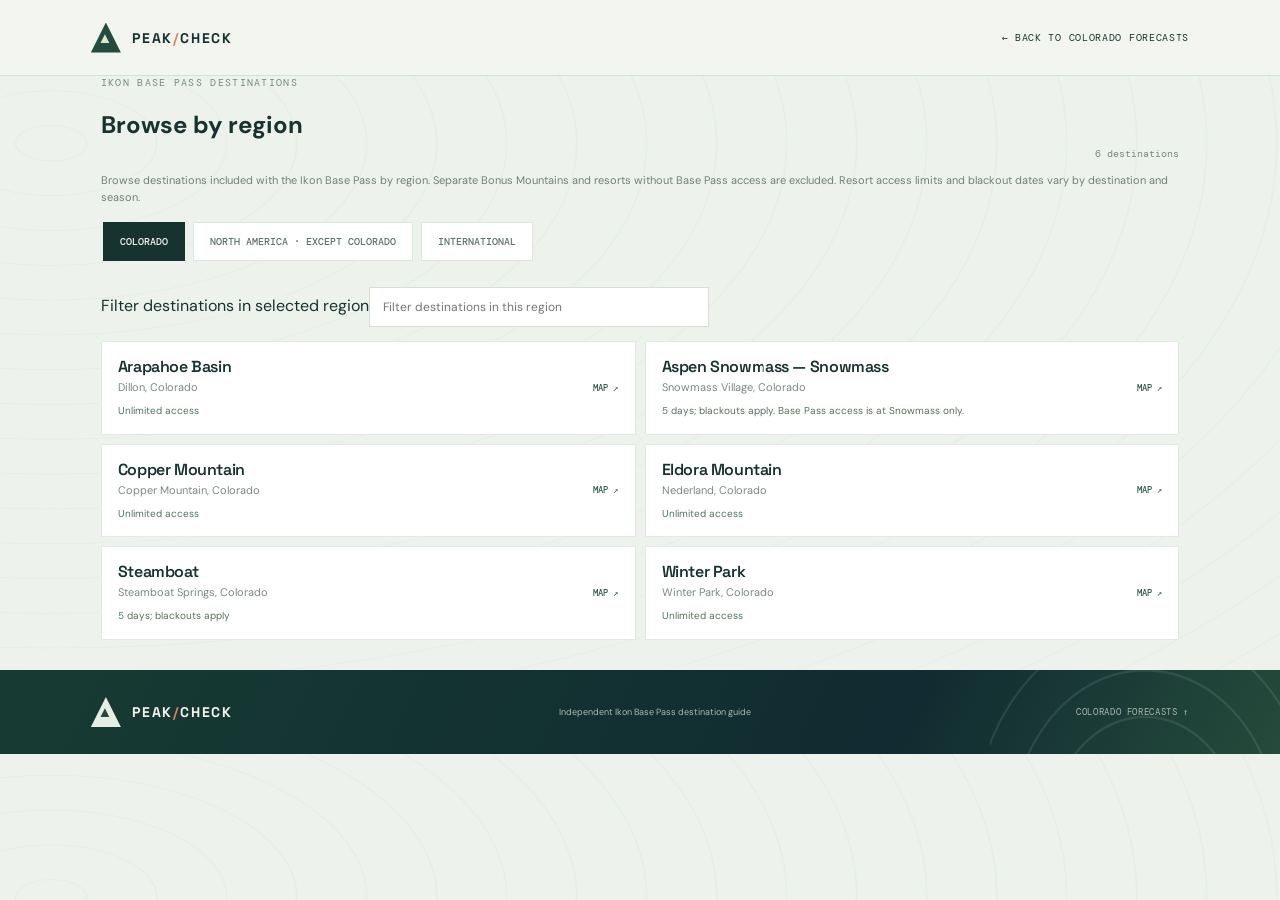
==== destinations.html @ 95376b7a "Move regional destination directory to its own page" ====
<!doctype html>
<html lang="en">
<head>
  <meta charset="utf-8">
  <meta name="viewport" content="width=device-width, initial-scale=1">
  <meta name="theme-color" content="#102b32">
  <meta name="description" content="Browse Ikon Base Pass ski destinations by region.">
  <title>Browse by Region · Ikon Base Pass Conditions</title>
  <link rel="manifest" href="manifest.webmanifest">
  <link rel="icon" href="icons/app-icon.svg" type="image/svg+xml">
  <link rel="apple-touch-icon" href="icons/app-icon.svg">
  <link rel="stylesheet" href="styles.css">
  <link rel="stylesheet" href="mountain-theme.css">
  <link rel="stylesheet" href="ikon-directory.css">
  <script src="ikon-base-directory.js?v=base-pass-regions-1" defer></script>
</head>
<body>
  <header class="topbar">
    <a class="brand" href="./" aria-label="Colorado Ikon Conditions home"><span class="brand-mark">▲</span><span>PEAK<span class="brand-light">/</span>CHECK</span></a>
    <a class="pass-link" href="./">← BACK TO COLORADO FORECASTS</a>
  </header>
  <main>
    <section class="region-directory" aria-labelledby="directory-title">
      <div class="directory-heading"><div><p class="section-kicker">IKON BASE PASS DESTINATIONS</p><h1 id="directory-title">Browse by region</h1></div><p id="directory-count" aria-live="polite"></p></div>
      <p class="base-pass-note">Browse destinations included with the Ikon Base Pass by region. Separate Bonus Mountains and resorts without Base Pass access are excluded. Resort access limits and blackout dates vary by destination and season.</p>
      <div class="region-tabs" role="tablist" aria-label="Resort regions"><button class="region-tab" id="region-colorado" type="button" role="tab" aria-selected="true" aria-controls="ikon-directory" tabindex="0" data-region-tab="colorado">COLORADO</button><button class="region-tab" id="region-north-america" type="button" role="tab" aria-selected="false" aria-controls="ikon-directory" tabindex="-1" data-region-tab="northAmerica">NORTH AMERICA · EXCEPT COLORADO</button><button class="region-tab" id="region-international" type="button" role="tab" aria-selected="false" aria-controls="ikon-directory" tabindex="-1" data-region-tab="international">INTERNATIONAL</button></div>
      <label class="visually-hidden" for="directory-search">Filter destinations in selected region</label><input id="directory-search" class="directory-search" type="search" placeholder="Filter destinations in this region">
      <div id="ikon-directory" class="ikon-directory" role="tabpanel" aria-labelledby="region-colorado"></div><p id="directory-empty" class="directory-empty" hidden>No destinations match your search.</p>
    </section>
  </main>
  <footer><a class="brand footer-brand" href="./"><span class="brand-mark">▲</span><span>PEAK<span class="brand-light">/</span>CHECK</span></a><span>Independent Ikon Base Pass destination guide</span><a href="./">COLORADO FORECASTS ↑</a></footer>
</body>
</html>
---- styles.css ----
@import url('https://fonts.googleapis.com/css2?family=DM+Mono:wght@400;500&family=DM+Sans:wght@400;500;600;700&family=Space+Grotesk:wght@400;500;600;700&display=swap');
:root{--ink:#112b31;--muted:#758488;--paper:#f5f5f0;--white:#fff;--line:#e4e8e4;--orange:#f2784b;--green:#a6d9a8;--mono:'DM Mono',monospace;--sans:'DM Sans',sans-serif;--display:'Space Grotesk',sans-serif}
*{box-sizing:border-box}html{scroll-behavior:smooth}body{margin:0;background:var(--paper);color:var(--ink);font-family:var(--sans);-webkit-font-smoothing:antialiased}.topbar{height:76px;padding:0 7.1%;display:flex;align-items:center;justify-content:space-between;border-bottom:1px solid #e8e9e3;background:var(--paper)}.brand{display:flex;align-items:center;gap:11px;color:var(--ink);font:700 14px var(--display);letter-spacing:.13em;text-decoration:none}.brand-mark{display:grid;place-items:center;width:30px;height:30px;background:var(--ink);color:var(--green);font-size:15px;clip-path:polygon(50% 0,100% 100%,0 100%)}.brand-light{color:var(--orange)}.pass-link,.section-kicker,.eyebrow,.updated,.resort-tag,.metric-label,.forecast-heading,.live-heading,.live-stats>div>span,.report-link,.map-link,footer>a:last-child{font-family:var(--mono);letter-spacing:.07em}.pass-link{font-size:10px;color:var(--ink);text-decoration:none}.pass-link span{color:var(--orange);font-size:15px;margin-left:4px}main{max-width:1260px;margin:auto;padding:0 7.1%}.hero{height:400px;display:grid;grid-template-columns:1fr .95fr;align-items:center;position:relative;overflow:hidden}.hero-copy{padding:42px 0;z-index:2}.eyebrow,.section-kicker{font-size:10px;font-weight:500;letter-spacing:.13em}.eyebrow{display:flex;align-items:center;gap:9px;color:#52686a}.live-dot,.report-dot{display:inline-block;width:7px;height:7px;border-radius:50%;background:#71b982;box-shadow:0 0 0 4px #71b98220}.hero h1{font:600 clamp(48px,6.1vw,76px)/.98 var(--display);letter-spacing:-.065em;margin:28px 0 16px}.hero h1 span{color:#718582}.intro{max-width:385px;color:#5d6e70;font-size:15px;line-height:1.75}.updated{margin-top:32px;color:#758488;font-size:9px}.hero-art{height:300px;position:relative;overflow:hidden;background:linear-gradient(180deg,#c7dcd5 0%,#e0e9dd 69%,#f5f5f0 100%);align-self:end;margin-bottom:0}.sun{position:absolute;width:62px;height:62px;border-radius:50%;background:#f4a16d;top:50px;right:22%;opacity:.9}.ridge{position:absolute;bottom:0;width:0;height:0}.ridge-back{left:-12%;border-left:250px solid transparent;border-right:230px solid transparent;border-bottom:195px solid #96b5ae}.ridge-front{left:28%;border-left:225px solid transparent;border-right:250px solid transparent;border-bottom:242px solid #426d6a}.ridge-snow{left:32%;bottom:210px;width:0;height:0;border-left:46px solid transparent;border-right:46px solid transparent;border-bottom:43px solid #eef2e8;transform:rotate(7deg)}.art-label{position:absolute;right:18px;bottom:17px;font:10px/1.7 var(--mono);letter-spacing:.12em;color:#3f6260}.toolbar{display:flex;align-items:end;justify-content:space-between;padding:46px 0 22px;border-top:1px solid #dfe4de}.section-kicker{color:#778984;margin:0 0 10px}.toolbar h2,.how-it-works h2{font:600 29px/1.1 var(--display);letter-spacing:-.04em;margin:0}.toolbar h2 span{font:11px var(--mono);letter-spacing:.05em;color:#9daaa5;margin-left:8px}.search-wrap{width:218px;height:40px;border-bottom:1px solid #aebbb4;display:flex;align-items:center;gap:10px;color:#758488}.search-wrap>span{font-size:24px;line-height:1}.search-wrap input{min-width:0;width:100%;border:0;outline:none;background:transparent;color:var(--ink);font:13px var(--sans)}.search-wrap input::placeholder{color:#8e9a95}.data-note{display:flex;align-items:start;gap:12px;padding:15px 17px;margin:6px 0 24px;background:#e9efea;border:1px solid #dce5dc;color:#546865;font-size:12px;line-height:1.65}.data-note p{margin:0}.data-note strong{color:var(--ink)}.note-icon{flex:0 0 18px;height:18px;border:1px solid #879991;border-radius:50%;display:grid;place-items:center;font:11px var(--mono);margin-top:1px}.resort-grid{display:grid;grid-template-columns:repeat(3,minmax(0,1fr));gap:16px}.resort-card{background:var(--white);border:1px solid #e8ebe6;padding:20px 20px 15px;min-width:0;box-shadow:0 3px 12px #203b3110;transition:transform .2s,box-shadow .2s}.resort-card:hover{transform:translateY(-3px);box-shadow:0 9px 22px #203b3118}.card-top{display:flex;justify-content:space-between;align-items:center;gap:8px}.resort-tag{font-size:9px;color:#657974}.pass-tag{font-size:9px;color:#67806e;background:#edf5eb;padding:6px 8px;white-space:nowrap}.resort-card h3{font:600 23px var(--display);letter-spacing:-.045em;margin:18px 0 3px}.elevation{font:10px var(--mono);color:#82908c;margin:0}.elevation span{color:#c3cac5}.snow-summary{display:grid;grid-template-columns:1fr 1fr;margin:21px 0 18px;padding:15px 0;border-top:1px solid var(--line);border-bottom:1px solid var(--line)}.snow-summary>div{display:flex;flex-direction:column;gap:3px}.snow-summary .depth{padding-left:15px;border-left:1px solid var(--line)}.metric-label{font-size:8px;color:#879691}.snow-summary strong{font:600 27px var(--display);letter-spacing:-.04em}.depth strong{font-size:17px;margin:5px 0}.metric-caption{font-size:9px;color:#87928d}.forecast-heading{display:flex;justify-content:space-between;color:#86938d;font-size:8px;margin-bottom:9px}.forecast-list{display:grid;grid-template-columns:repeat(7,1fr);gap:3px}.forecast-day{display:flex;flex-direction:column;gap:7px;min-width:0}.forecast-day>span{font:8px var(--mono);color:#83908b;white-space:nowrap}.forecast-day strong{font:500 11px var(--mono);color:#294c45}.forecast-day small{font-size:8px;color:#89958f}.forecast-unavailable{grid-column:1/-1;color:#9a7565;font-size:11px;padding:4px 0}.live-report{margin:19px -20px 0;padding:13px 20px 0;border-top:1px solid var(--line)}.live-heading{display:flex;align-items:center;gap:8px;font-size:8px;color:#526b61}.report-dot{width:6px;height:6px;box-shadow:none}.live-stats{display:grid;grid-template-columns:repeat(3,1fr);padding:11px 0}.live-stats>div{display:flex;flex-direction:column;gap:5px}.live-stats>div>span{font-size:7px;color:#9aa59f}.live-stats strong{font:500 10px var(--sans);color:#71817a}.report-link{display:flex;align-items:center;justify-content:space-between;border:1px solid #dce6db;padding:10px 11px;color:#365b48;text-decoration:none;font-size:8px;transition:background .15s}.report-link:hover{background:#edf5eb}.report-link span{font-size:13px;color:var(--orange)}.map-link{display:block;text-align:right;font-size:8px;color:#9aa39e;text-decoration:none;margin-top:12px}.map-link:hover{color:var(--ink)}.loading-card{grid-column:1/-1;padding:52px;text-align:center;background:#fff;color:#6a7a74;font-size:14px}.loading-dots{color:var(--orange);animation:pulse 1s infinite}@keyframes pulse{50%{opacity:.2}}.empty-state{padding:32px 0;color:#758488}.how-it-works{display:grid;grid-template-columns:1fr 1fr;gap:40px;align-items:center;padding:79px 0 75px}.how-it-works h2{font-size:35px}.how-it-works>p{max-width:440px;color:#687a75;font-size:13px;line-height:1.9}footer{min-height:84px;padding:20px 7.1%;display:flex;justify-content:space-between;align-items:center;gap:20px;background:#102b31;color:#c5d3ca}footer .brand{color:#f5f5f0}footer .brand-mark{background:#e5eee4;color:#27463e}footer>span,footer>a:last-child{font-size:9px;color:#a8bbb0}footer>span a{color:var(--green)}footer>a:last-child{text-decoration:none}
@media(max-width:900px){main{padding:0 5%}.topbar{padding:0 5%}.resort-grid{grid-template-columns:repeat(2,minmax(0,1fr))}.hero{height:370px}.hero-art{height:260px}.resort-card{padding:18px}.live-report{margin-left:-18px;margin-right:-18px;padding-left:18px;padding-right:18px}footer{padding:20px 5%}}
@media(max-width:600px){.topbar{height:64px}.pass-link{font-size:8px}.hero{height:auto;min-height:440px;display:block;padding-top:43px}.hero-copy{padding:0}.hero h1{font-size:58px;margin:23px 0 13px}.intro{font-size:13px;max-width:310px}.updated{font-size:8px;margin-top:22px}.hero-art{position:absolute;right:-5%;bottom:0;width:83%;height:205px;opacity:.85}.sun{width:42px;height:42px;top:35px}.ridge-back{border-left-width:180px;border-right-width:170px;border-bottom-width:130px}.ridge-front{border-left-width:165px;border-right-width:180px;border-bottom-width:160px}.ridge-snow{bottom:134px}.toolbar{padding-top:32px;align-items:start;gap:15px;flex-direction:column}.toolbar h2{font-size:26px}.search-wrap{width:100%}.resort-grid{grid-template-columns:1fr;gap:12px}.resort-card{padding:19px}.live-report{margin-left:-19px;margin-right:-19px;padding-left:19px;padding-right:19px}.how-it-works{grid-template-columns:1fr;gap:13px;padding:54px 0}.how-it-works h2{font-size:31px}.how-it-works>p{margin:0}footer{align-items:flex-start;flex-wrap:wrap;padding:22px 5%}footer>span{order:3;width:100%}}
---- mountain-theme.css ----
/* Alpine visual layer: snowy slopes, evergreen accents, and subtle contour lines. */
:root{--ink:#16332f;--paper:#edf2ed;--line:#d7e1d8;--green:#acd0a6;--orange:#df8057}
body{background-color:#edf2ed;background-image:repeating-radial-gradient(ellipse at 4% 19%,transparent 0 34px,#dce6dc55 35px 36px,transparent 37px 70px)}
.topbar{background:#f4f6f1eF;border-bottom-color:#d6e0d7}
.brand-mark{background:#234b3e;color:#d9ebcb}
.hero{isolation:isolate}
.hero:before{content:"";position:absolute;inset:0;z-index:-1;background:linear-gradient(115deg,#edf2ed 0%,#edf2ed 43%,#e0eae2 100%);opacity:.82}
.hero-copy{padding-left:clamp(0px,2vw,24px)}
.hero h1 span{color:#648477}
.hero-art{border-radius:48% 48% 0 0/24% 24% 0 0;background:linear-gradient(180deg,#b7d2d5 0%,#dce9e3 65%,#eef2ed 100%)}
.hero-art:before{content:"";position:absolute;inset:0;background:repeating-radial-gradient(ellipse at 64% 91%,transparent 0 25px,#ffffff20 26px 27px,transparent 28px 53px);z-index:2;pointer-events:none}
.ridge-back{border-bottom-color:#9bb8a9}
.ridge-front{border-bottom-color:#3d6c5a}
.ridge-snow{filter:drop-shadow(0 4px 2px #31564c22)}
.art-label{z-index:3;color:#315d50}
.toolbar{border-top-color:#cddacf}
.section-kicker{color:#668276}
.search-wrap{border-bottom-color:#91aa9c}
.search-wrap:focus-within{border-bottom-color:#df8057}
.data-note{background:#e5eee5;border-color:#d2e0d2;color:#526b60}
.resort-tab{border-radius:999px;background:#f8faf6;border-color:#d6e1d7;color:#49675b}
.resort-tab:hover{background:#edf5eb;border-color:#91af98}
.resort-tab[aria-selected="true"]{background:#244a3d;border-color:#244a3d;color:#f6f7ef;box-shadow:0 4px 12px #16332f24}
.resort-panel{position:relative;overflow:hidden;border:1px solid #d6e1d7;border-radius:4px 20px 4px 20px;box-shadow:0 10px 28px #294b3712}
.resort-panel:after{content:"";position:absolute;right:-60px;top:-84px;width:210px;height:180px;pointer-events:none;opacity:.34;background:repeating-radial-gradient(ellipse at center,transparent 0 13px,#b6cbb955 14px 15px,transparent 16px 27px)}
.detail-header,.detail-overview,.detail-forecast-heading,.detail-forecast-list,.detail-footer,.official-operations{position:relative;z-index:1}
.detail-header h3{color:#1b3d33}
.detail-pass-tag{border-radius:2px 12px 2px 12px;background:#e8f1e5;color:#466d51}
.detail-stat strong{color:#234a3c}
.detail-forecast-day{border-radius:2px 10px 2px 10px;background:linear-gradient(155deg,#f3f7f1,#eaf1e9)}
.detail-forecast-day strong{color:#315d4c}
.report-link{border-radius:2px 9px 2px 9px;border-color:#c8d9c9;color:#315e43}
.report-link:hover{background:#e9f2e6}
.report-dot{background:#76a984;box-shadow:0 0 0 4px #76a98420}
.how-it-works{position:relative}
.how-it-works:before{content:"";position:absolute;left:-9vw;right:-9vw;top:0;bottom:0;z-index:-1;background:linear-gradient(120deg,#e5ede5,#f3f5ef 72%,#e7efe6);border-top:1px solid #d6e0d6;border-bottom:1px solid #d6e0d6}
footer{background:linear-gradient(115deg,#173b32,#102b31 70%,#254b3b);position:relative;overflow:hidden}
footer:after{content:"";position:absolute;right:-20px;bottom:-80px;width:310px;height:190px;opacity:.11;background:repeating-radial-gradient(ellipse at 50% 100%,transparent 0 18px,#d7e9d8 19px 20px,transparent 21px 38px);pointer-events:none}
footer>*{position:relative;z-index:1}
@media(max-width:600px){.hero-art{border-radius:45% 45% 0 0/18% 18% 0 0}.resort-tabs{scrollbar-color:#9eb8a4 transparent}}
@media(prefers-reduced-motion:no-preference){.resort-tab,.report-link{transition:transform .18s ease,background .18s ease,color .18s ease,border-color .18s ease}.resort-tab:hover{transform:translateY(-2px)}}
---- ikon-directory.css ----
/* Ikon Base Pass regional destination directory */
.region-tabs{display:flex;gap:8px;overflow-x:auto;margin:0 0 16px;padding:2px 2px 10px}.region-tab{flex:0 0 auto;padding:12px 16px;border:1px solid #dfe5df;background:#fff;color:#5f726b;font:500 10px var(--mono);cursor:pointer}.region-tab[aria-selected="true"]{border-color:var(--ink);background:var(--ink);color:#f5f5f0}.region-tab:focus-visible,.ikon-destination a:focus-visible{outline:3px solid #f2784b;outline-offset:3px}.directory-heading{display:flex;justify-content:space-between;align-items:end;gap:12px;margin:0 0 12px}.directory-heading h2{margin:0;font:600 clamp(21px,3vw,30px)/1.1 var(--display);letter-spacing:-.04em}.directory-heading p{margin:0;color:#7a8982;font:10px var(--mono)}.directory-search{width:min(100%,340px);margin:0 0 14px;padding:11px 13px;border:1px solid #d5dfd6;background:#fff;color:var(--ink);font:12px var(--sans)}.directory-search:focus{outline:2px solid #8eae98;outline-offset:1px}.ikon-directory{display:grid;grid-template-columns:repeat(2,minmax(0,1fr));gap:9px}.ikon-destination{display:grid;grid-template-columns:minmax(0,1fr) auto;gap:10px 16px;align-items:center;padding:15px 16px;border:1px solid #e3e9e3;background:#fff}.ikon-destination h3{margin:0 0 4px;font:600 16px/1.2 var(--display);letter-spacing:-.025em}.ikon-destination p{margin:0;color:#7b8982;font-size:11px}.ikon-access{grid-column:1;color:#54735d;font-size:10px;line-height:1.45}.ikon-destination a{grid-column:2;grid-row:1/3;color:#315d4c;font:500 9px var(--mono);text-decoration:none}.ikon-destination a:hover{text-decoration:underline}.directory-empty{padding:22px;background:#fff;color:#718079;font-size:13px}.base-pass-note{margin:0 0 14px;color:#718079;font-size:11px;line-height:1.55}.region-directory{margin:0 0 30px}
@media(max-width:680px){.ikon-directory{grid-template-columns:1fr}.directory-heading{align-items:flex-start;flex-direction:column}.directory-search{width:100%}.ikon-destination{padding:13px}}
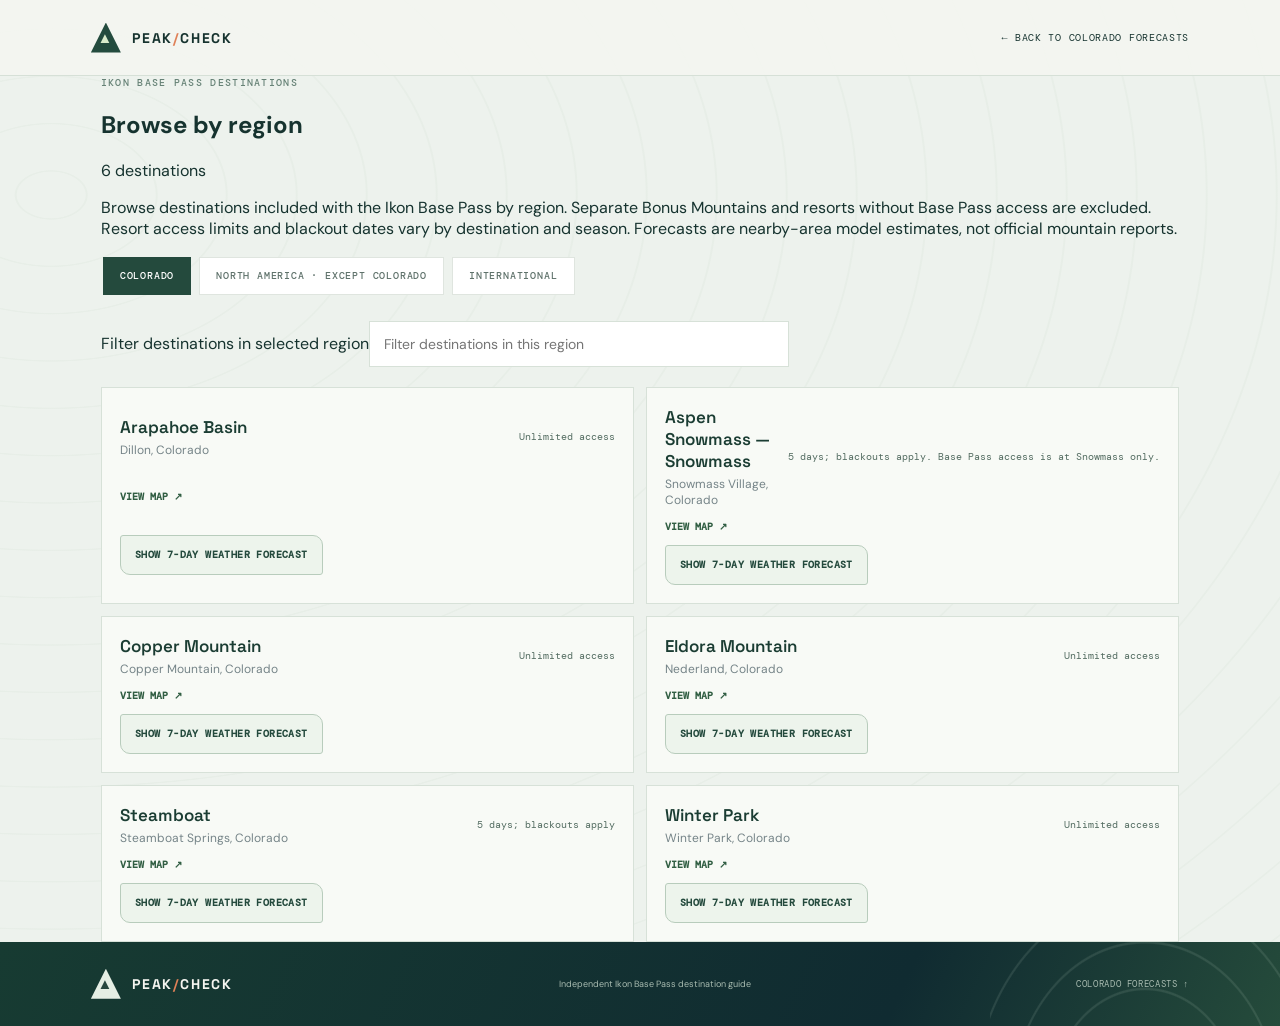
==== commit c502b663: "Fix regional resort forecast location lookup" ====
--- a/destinations.html
+++ b/destinations.html
@@ -12,7 +12,7 @@
   <link rel="stylesheet" href="styles.css">
   <link rel="stylesheet" href="mountain-theme.css">
   <link rel="stylesheet" href="ikon-directory.css">
-  <script src="ikon-base-directory.js?v=base-pass-regions-1" defer></script>
+  <script src="ikon-base-directory.js?v=regional-forecast-geocode-2" defer></script>
 </head>
 <body>
   <header class="topbar">
@@ -22,7 +22,7 @@
   <main>
     <section class="region-directory" aria-labelledby="directory-title">
       <div class="directory-heading"><div><p class="section-kicker">IKON BASE PASS DESTINATIONS</p><h1 id="directory-title">Browse by region</h1></div><p id="directory-count" aria-live="polite"></p></div>
-      <p class="base-pass-note">Browse destinations included with the Ikon Base Pass by region. Separate Bonus Mountains and resorts without Base Pass access are excluded. Resort access limits and blackout dates vary by destination and season.</p>
+      <p class="base-pass-note">Browse destinations included with the Ikon Base Pass by region. Separate Bonus Mountains and resorts without Base Pass access are excluded. Resort access limits and blackout dates vary by destination and season. Forecasts are nearby-area model estimates, not official mountain reports.</p>
       <div class="region-tabs" role="tablist" aria-label="Resort regions"><button class="region-tab" id="region-colorado" type="button" role="tab" aria-selected="true" aria-controls="ikon-directory" tabindex="0" data-region-tab="colorado">COLORADO</button><button class="region-tab" id="region-north-america" type="button" role="tab" aria-selected="false" aria-controls="ikon-directory" tabindex="-1" data-region-tab="northAmerica">NORTH AMERICA · EXCEPT COLORADO</button><button class="region-tab" id="region-international" type="button" role="tab" aria-selected="false" aria-controls="ikon-directory" tabindex="-1" data-region-tab="international">INTERNATIONAL</button></div>
       <label class="visually-hidden" for="directory-search">Filter destinations in selected region</label><input id="directory-search" class="directory-search" type="search" placeholder="Filter destinations in this region">
       <div id="ikon-directory" class="ikon-directory" role="tabpanel" aria-labelledby="region-colorado"></div><p id="directory-empty" class="directory-empty" hidden>No destinations match your search.</p>
--- a/ikon-directory.css
+++ b/ikon-directory.css
@@ -1,3 +1,3 @@
-/* Ikon Base Pass regional destination directory */
-.region-tabs{display:flex;gap:8px;overflow-x:auto;margin:0 0 16px;padding:2px 2px 10px}.region-tab{flex:0 0 auto;padding:12px 16px;border:1px solid #dfe5df;background:#fff;color:#5f726b;font:500 10px var(--mono);cursor:pointer}.region-tab[aria-selected="true"]{border-color:var(--ink);background:var(--ink);color:#f5f5f0}.region-tab:focus-visible,.ikon-destination a:focus-visible{outline:3px solid #f2784b;outline-offset:3px}.directory-heading{display:flex;justify-content:space-between;align-items:end;gap:12px;margin:0 0 12px}.directory-heading h2{margin:0;font:600 clamp(21px,3vw,30px)/1.1 var(--display);letter-spacing:-.04em}.directory-heading p{margin:0;color:#7a8982;font:10px var(--mono)}.directory-search{width:min(100%,340px);margin:0 0 14px;padding:11px 13px;border:1px solid #d5dfd6;background:#fff;color:var(--ink);font:12px var(--sans)}.directory-search:focus{outline:2px solid #8eae98;outline-offset:1px}.ikon-directory{display:grid;grid-template-columns:repeat(2,minmax(0,1fr));gap:9px}.ikon-destination{display:grid;grid-template-columns:minmax(0,1fr) auto;gap:10px 16px;align-items:center;padding:15px 16px;border:1px solid #e3e9e3;background:#fff}.ikon-destination h3{margin:0 0 4px;font:600 16px/1.2 var(--display);letter-spacing:-.025em}.ikon-destination p{margin:0;color:#7b8982;font-size:11px}.ikon-access{grid-column:1;color:#54735d;font-size:10px;line-height:1.45}.ikon-destination a{grid-column:2;grid-row:1/3;color:#315d4c;font:500 9px var(--mono);text-decoration:none}.ikon-destination a:hover{text-decoration:underline}.directory-empty{padding:22px;background:#fff;color:#718079;font-size:13px}.base-pass-note{margin:0 0 14px;color:#718079;font-size:11px;line-height:1.55}.region-directory{margin:0 0 30px}
-@media(max-width:680px){.ikon-directory{grid-template-columns:1fr}.directory-heading{align-items:flex-start;flex-direction:column}.directory-search{width:100%}.ikon-destination{padding:13px}}
+/* Regional destination cards and on-demand seven-day weather forecasts. */
+.region-tabs{display:flex;gap:8px;overflow-x:auto;margin:0 0 16px;padding:2px 2px 10px}.region-tab{flex:0 0 auto;padding:12px 16px;border:1px solid #dfe5df;background:#fff;color:#5f726b;font:500 10px/1.2 var(--mono);letter-spacing:.08em;cursor:pointer}.region-tab[aria-selected="true"]{background:#244a3d;border-color:#244a3d;color:#fff}.directory-search{width:min(100%,420px);height:46px;margin:0 0 20px;padding:0 14px;border:1px solid #d7e1d8;background:#fff;color:var(--ink);font:14px var(--sans)}.ikon-directory{display:grid;grid-template-columns:repeat(2,minmax(0,1fr));gap:12px}.ikon-destination{display:grid;grid-template-columns:minmax(0,1fr) auto;align-items:center;gap:12px;padding:18px;border:1px solid #d7e1d8;background:#f8faf6}.ikon-destination-main h3{margin:0 0 4px;color:#1b3d33;font:600 17px var(--display)}.ikon-destination-main p{margin:0;color:#758488;font-size:12px}.ikon-access{color:#526b60;font:10px/1.4 var(--mono);text-align:right}.ikon-destination>a{color:#315e43;font:600 10px var(--mono);text-decoration:none}.ikon-destination>a:hover{text-decoration:underline}.destination-forecast-toggle{grid-column:1/-1;justify-self:start;min-height:40px;padding:10px 14px;border:1px solid #b8ccbc;border-radius:3px 10px 3px 10px;background:#edf4ec;color:#244a3d;font:700 10px var(--mono);letter-spacing:.04em;cursor:pointer}.destination-forecast-toggle:hover,.destination-forecast-toggle:focus-visible{background:#244a3d;color:#fff;outline:2px solid #df8057;outline-offset:2px}.destination-forecast{grid-column:1/-1;padding:14px;border:1px solid #d7e1d8;background:#fff}.destination-forecast[hidden]{display:none}.destination-forecast-current{display:flex;flex-wrap:wrap;gap:8px 18px;margin-bottom:12px;color:#315d4c;font:600 12px var(--sans)}.destination-forecast-current span{color:#758488;font-weight:400}.destination-forecast-days{display:grid;grid-template-columns:repeat(7,minmax(70px,1fr));gap:6px;overflow-x:auto}.destination-forecast-day{display:grid;gap:6px;min-width:70px;padding:10px 8px;background:linear-gradient(155deg,#f3f7f1,#eaf1e9);color:#526b60;font:10px var(--mono)}.destination-forecast-day strong{color:#315d4c;font-size:13px}.destination-forecast-day small{font-size:9px;font-weight:400}.destination-forecast-note,.destination-forecast-status{margin:12px 0 0;color:#758488;font:11px/1.5 var(--sans)}
+@media(max-width:680px){.ikon-directory{grid-template-columns:1fr}.directory-heading{align-items:flex-start;flex-direction:column}.directory-search{width:100%}.ikon-destination{padding:13px}.destination-forecast-days{grid-template-columns:repeat(7,minmax(76px,1fr))}}
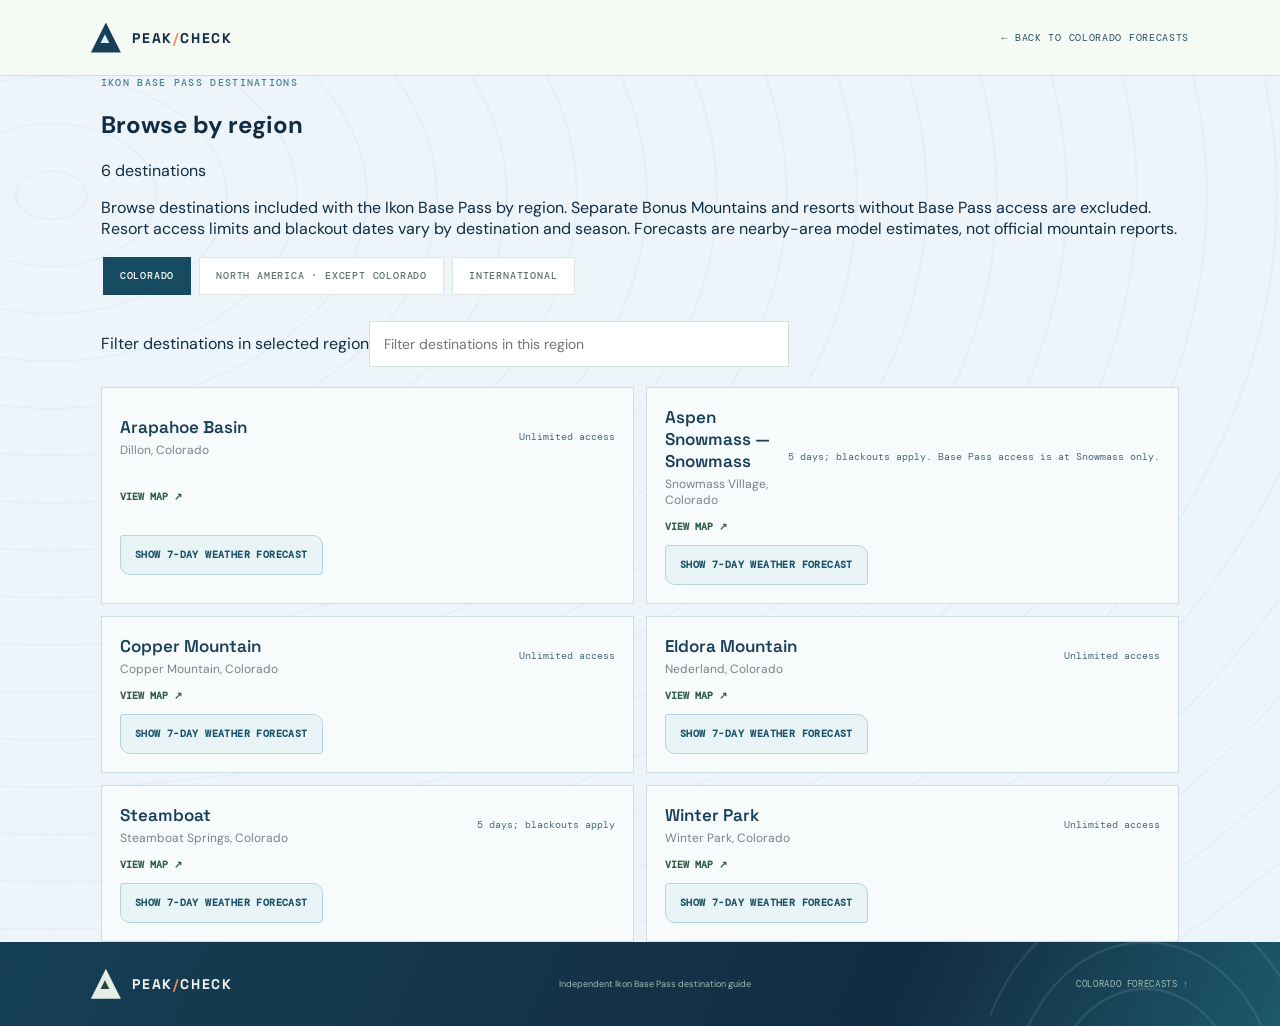
==== commit c773f60f: "Refresh site colors and visualize forecast snowfall" ====
--- a/destinations.html
+++ b/destinations.html
@@ -3,7 +3,7 @@
 <head>
   <meta charset="utf-8">
   <meta name="viewport" content="width=device-width, initial-scale=1">
-  <meta name="theme-color" content="#102b32">
+  <meta name="theme-color" content="#174b61">
   <meta name="description" content="Browse Ikon Base Pass ski destinations by region.">
   <title>Browse by Region · Ikon Base Pass Conditions</title>
   <link rel="manifest" href="manifest.webmanifest">
@@ -12,7 +12,9 @@
   <link rel="stylesheet" href="styles.css">
   <link rel="stylesheet" href="mountain-theme.css">
   <link rel="stylesheet" href="ikon-directory.css">
-  <script src="ikon-base-directory.js?v=regional-forecast-geocode-2" defer></script>
+  <link rel="stylesheet" href="winter-refresh.css?v=1">
+  <script src="ikon-base-directory.js?v=regional-forecast-coordinates-1" defer></script>
+  <script src="snowfall-visuals.js?v=1" defer></script>
 </head>
 <body>
   <header class="topbar">
--- a/winter-refresh.css
+++ b/winter-refresh.css
@@ -0,0 +1,38 @@
+/* Winter refresh: glacier blue, deep alpine navy, and bright snow accents. */
+:root{--ink:#122c42;--muted:#60778a;--paper:#edf5fa;--white:#fff;--line:#d3e2ec;--orange:#f28a5d;--green:#9bc9d4;--ice:#b9e8f4;--pine:#174b61;--display:'Space Grotesk',sans-serif;--sans:'DM Sans',sans-serif}
+body{background-color:#edf5fa;background-image:repeating-radial-gradient(ellipse at 4% 19%,transparent 0 34px,#cfdfeb55 35px 36px,transparent 37px 70px);color:var(--ink)}
+.topbar{background:#f7fbf4f2;border-bottom-color:#cfdeea}
+.brand-mark{background:#173f58;color:#d9f3fa}
+.pass-link{color:#254e65}
+.hero:before{background:linear-gradient(115deg,#eef6fa 0%,#eef6fa 43%,#dcebf2 100%)}
+.hero h1 span{color:#3f8196}
+.hero-art{background:linear-gradient(180deg,#9dcbd9 0%,#d9edf1 65%,#edf5fa 100%)}
+.ridge-back{border-bottom-color:#8cbbc9}.ridge-front{border-bottom-color:#265d70}
+.toolbar{border-top-color:#cddde7}.section-kicker{color:#4b7f91}
+.search-wrap{border-bottom-color:#80a8b8}.search-wrap:focus-within{border-bottom-color:#f28a5d}
+.data-note{background:#e2eff4;border-color:#cbdfe8;color:#49687a}
+.origin-picker{border-color:#cfdeea;background:#f7fbfd}
+.origin-submit,.origin-location{background:#1b5268;border-color:#1b5268}.origin-submit:hover,.origin-location:hover{background:#286c80}
+.resort-tab{background:#f8fcfd;border-color:#d0e0e8;color:#385d70}.resort-tab:hover{background:#e7f4f7;border-color:#80b5c3}
+.resort-tab[aria-selected="true"]{background:#174b61;border-color:#174b61;color:#f6fcfd;box-shadow:0 4px 12px #163c4f26}
+.resort-panel{border-color:#d0e0e8;box-shadow:0 10px 28px #234d6014}.detail-header h3{color:#173f58}
+.detail-pass-tag{background:#e2f1f3;color:#326b79}.detail-stat strong,.detail-forecast-day strong{color:#1e6076}
+.detail-forecast-day{background:linear-gradient(155deg,#f3fafb,#e5f1f5)}
+.report-link{border-color:#c8dce4;color:#235e71}.report-link:hover{background:#e2f1f4}.report-dot{background:#56a6a6;box-shadow:0 0 0 4px #56a6a620}
+.browse-regions-cta{border-color:#c5dce5;background:linear-gradient(120deg,#deeff3,#f3f8f6 72%,#e0edf3)}
+.browse-regions-cta p{color:#49687a}.browse-regions-cta strong{color:#173f58}.browse-regions-cta a{background:#174b61}.browse-regions-cta a:hover{background:#24667b}
+.region-tabs .region-tab[aria-selected="true"]{background:#174b61;border-color:#174b61}
+.ikon-destination{border-color:#cbdde6;background:#f8fbfc}.ikon-destination-main h3{color:#173f58}.ikon-access{color:#49687a}
+.destination-forecast-toggle{border-color:#b7d3de;background:#e8f4f6;color:#1b5268}.destination-forecast-toggle:hover,.destination-forecast-toggle:focus-visible{background:#174b61}
+.destination-forecast{border-color:#cfdee7}.destination-forecast-day{background:linear-gradient(155deg,#f2f9fb,#e4f1f5)}.destination-forecast-day strong{color:#1e6076}
+.how-it-works:before{background:linear-gradient(120deg,#deeff3,#f3f8f6 72%,#e0edf3);border-color:#cfdeea}
+footer{background:linear-gradient(115deg,#153f55,#122c42 70%,#1d586a)}
+
+/* Snowfall chart summaries are added only when at least one forecast day predicts snow. */
+.snowfall-visual{display:flex;align-items:center;gap:12px;margin:12px 0;padding:12px 14px;border:1px solid #c4e1e9;border-radius:4px 14px 4px 14px;background:linear-gradient(105deg,#e4f6fa,#f6fbfc);color:#1c566c}
+.snowfall-visual-copy{flex:0 0 auto;min-width:118px}.snowfall-visual-copy strong{display:block;font:700 12px/1.35 var(--sans);color:#174b61}.snowfall-visual-copy span{display:block;margin-top:3px;color:#607b8b;font:10px/1.4 var(--mono)}
+.snowfall-bars{display:grid;grid-template-columns:repeat(7,minmax(18px,1fr));align-items:end;gap:6px;flex:1;min-width:130px;height:42px}.snowfall-bar-day{display:flex;flex-direction:column;align-items:center;justify-content:flex-end;gap:3px;height:100%;color:#648295;font:9px var(--mono)}
+.snowfall-bar{width:min(100%,18px);height:calc(4px + var(--snowfall-level)*25px);min-height:4px;border-radius:5px 5px 2px 2px;background:linear-gradient(180deg,#81d5e8,#2c8eaa);box-shadow:0 2px 5px #347e9430}.snowfall-bar-day[data-snow="true"] .snowfall-bar{background:linear-gradient(180deg,#a4e8f3,#2587a4)}
+.snowfall-bar-day:not([data-snow="true"]) .snowfall-bar{background:#cfdee5;box-shadow:none}.snowfall-flake{color:#2085a0;font-size:12px;line-height:1}.snowfall-visual[hidden]{display:none}
+@media(max-width:600px){.snowfall-visual{align-items:flex-start;flex-direction:column;gap:8px}.snowfall-bars{width:100%;height:38px}.snowfall-visual-copy{min-width:0}}
+@media(prefers-reduced-motion:no-preference){.snowfall-bar{transition:height .25s ease}}
